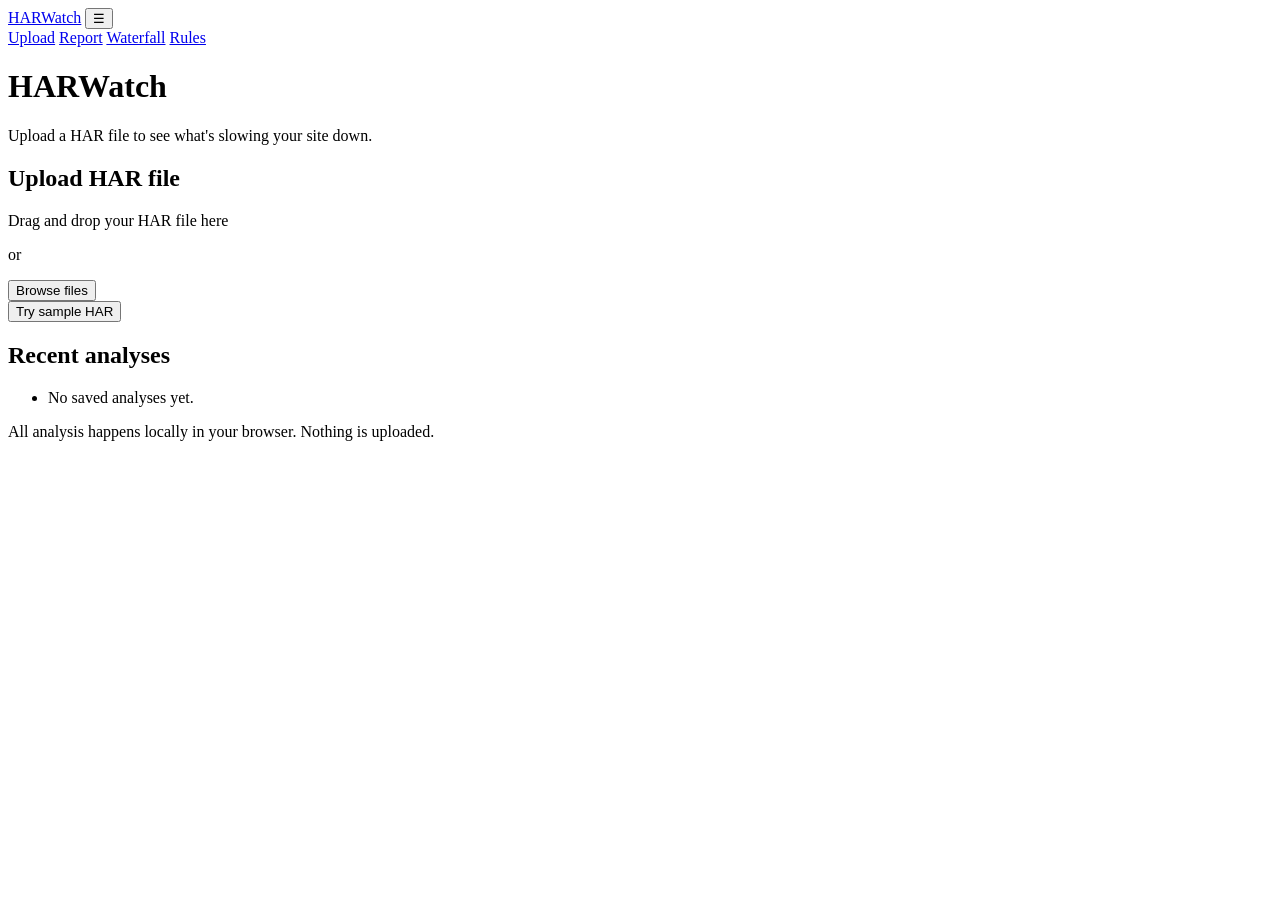
==== index.html @ 3a5ad457 "Add HTML structure for all pages" ====
<!DOCTYPE html>
<html lang="en">
<head>
  <meta charset="UTF-8">
  <meta name="viewport" content="width=device-width, initial-scale=1.0">
  <title>HARWatch — Upload</title>
  <link rel="stylesheet" href="css/base.css">
  <link rel="stylesheet" href="css/layout.css">
</head>
<body>
  <div class="app">

    <nav class="navbar">
      <div class="navbar__inner">
        <a href="index.html" class="navbar__brand">HARWatch</a>
        <button class="navbar__toggle" aria-label="Toggle menu">☰</button>
        <div class="navbar__links">
          <a href="index.html" class="active">Upload</a>
          <a href="report.html">Report</a>
          <a href="waterfall.html">Waterfall</a>
          <a href="rules.html">Rules</a>
        </div>
      </div>
    </nav>

    <main>
      <div class="container">

        <header>
          <h1>HARWatch</h1>
          <p class="text-muted">Upload a HAR file to see what's slowing your site down.</p>
        </header>

        <section aria-labelledby="upload-heading">
          <h2 id="upload-heading" class="sr-only">Upload HAR file</h2>

          <div id="drop-zone" class="drop-zone">
            <p>Drag and drop your HAR file here</p>
            <p class="text-muted">or</p>
            <button id="browse-btn" type="button">Browse files</button>
            <input id="file-input" type="file" accept=".har" hidden>
          </div>

          <div id="upload-error" class="upload-error" hidden></div>

          <div class="flex flex--between">
            <button id="sample-btn" type="button">Try sample HAR</button>
          </div>
        </section>

        <section aria-labelledby="history-heading">
          <h2 id="history-heading">Recent analyses</h2>
          <ul id="history-list" class="history-list">
            <!-- Populated by app.js from LocalStorage -->
            <li class="text-muted">No saved analyses yet.</li>
          </ul>
        </section>

      </div>
    </main>

    <footer class="container">
      <p class="text-muted">All analysis happens locally in your browser. Nothing is uploaded.</p>
    </footer>

  </div>

  <script src="js/storage.js"></script>
  <script src="js/parser.js"></script>
  <script src="js/app.js"></script>
</body>
</html>
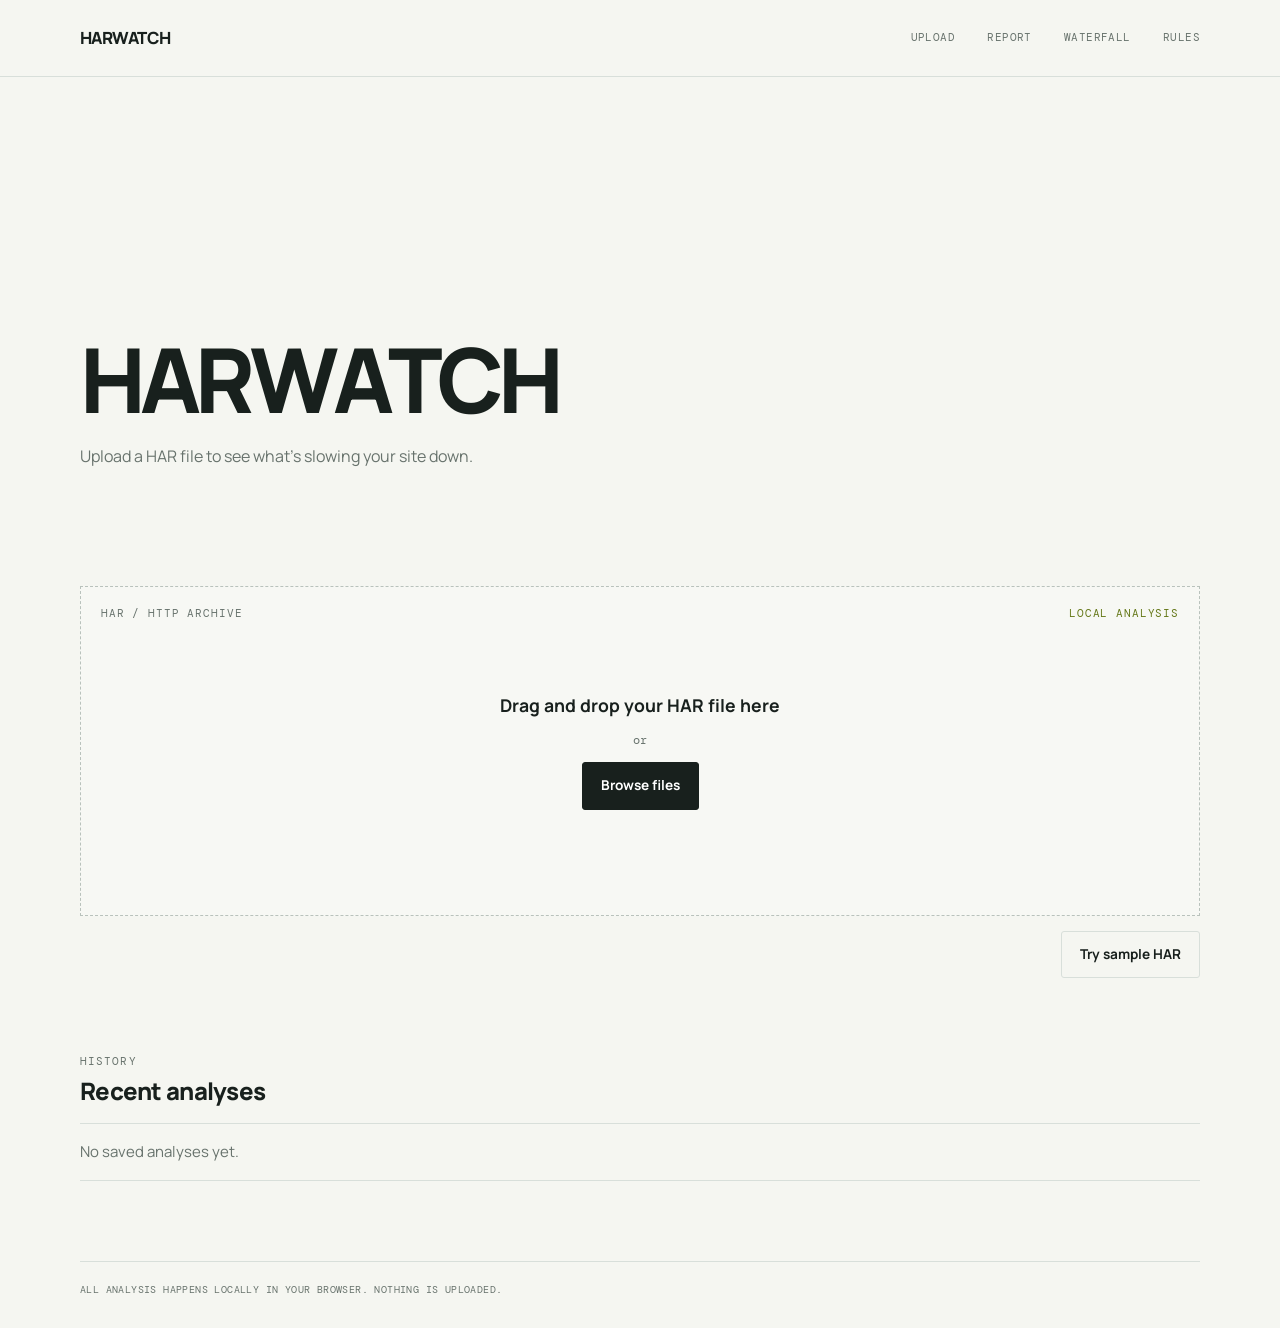
==== commit 8d3e0396: "Modified HTML structure and CSS pages" ====
--- a/index.html
+++ b/index.html
@@ -1,72 +1,240 @@
 <!DOCTYPE html>
 <html lang="en">
+
 <head>
-  <meta charset="UTF-8">
-  <meta name="viewport" content="width=device-width, initial-scale=1.0">
-  <title>HARWatch — Upload</title>
-  <link rel="stylesheet" href="css/base.css">
-  <link rel="stylesheet" href="css/layout.css">
+    <meta charset="UTF-8">
+    <meta name="viewport" content="width=device-width, initial-scale=1.0">
+
+    <title>HARWatch — Upload</title>
+
+    <link rel="stylesheet" href="css/base.css">
+    <link rel="stylesheet" href="css/layout.css">
+    <link rel="stylesheet" href="css/components.css">
 </head>
+
 <body>
-  <div class="app">
+
+<div class="app">
+
+    <!-- =========================
+         NAVBAR
+         ========================= -->
 
     <nav class="navbar">
-      <div class="navbar__inner">
-        <a href="index.html" class="navbar__brand">HARWatch</a>
-        <button class="navbar__toggle" aria-label="Toggle menu">☰</button>
-        <div class="navbar__links">
-          <a href="index.html" class="active">Upload</a>
-          <a href="report.html">Report</a>
-          <a href="waterfall.html">Waterfall</a>
-          <a href="rules.html">Rules</a>
+
+        <div class="navbar__inner">
+
+            <a href="index.html" class="navbar__brand">
+                HARWATCH
+            </a>
+
+            <button
+                class="navbar__toggle"
+                aria-label="Toggle menu">
+                ☰
+            </button>
+
+            <div class="navbar__links">
+
+                <a href="index.html" class="active">
+                    Upload
+                </a>
+
+                <a href="report.html">
+                    Report
+                </a>
+
+                <a href="waterfall.html">
+                    Waterfall
+                </a>
+
+                <a href="rules.html">
+                    Rules
+                </a>
+
+            </div>
+
         </div>
-      </div>
+
     </nav>
 
+
+    <!-- =========================
+         MAIN
+         ========================= -->
+
     <main>
-      <div class="container">
-
-        <header>
-          <h1>HARWatch</h1>
-          <p class="text-muted">Upload a HAR file to see what's slowing your site down.</p>
-        </header>
-
-        <section aria-labelledby="upload-heading">
-          <h2 id="upload-heading" class="sr-only">Upload HAR file</h2>
-
-          <div id="drop-zone" class="drop-zone">
-            <p>Drag and drop your HAR file here</p>
-            <p class="text-muted">or</p>
-            <button id="browse-btn" type="button">Browse files</button>
-            <input id="file-input" type="file" accept=".har" hidden>
-          </div>
-
-          <div id="upload-error" class="upload-error" hidden></div>
-
-          <div class="flex flex--between">
-            <button id="sample-btn" type="button">Try sample HAR</button>
-          </div>
-        </section>
-
-        <section aria-labelledby="history-heading">
-          <h2 id="history-heading">Recent analyses</h2>
-          <ul id="history-list" class="history-list">
-            <!-- Populated by app.js from LocalStorage -->
-            <li class="text-muted">No saved analyses yet.</li>
-          </ul>
-        </section>
-
-      </div>
+
+        <div class="container">
+
+            <!-- HERO -->
+
+            <header class="hero">
+
+                <div class="hero-title-wrap">
+
+                    <h1 id="hero-title"></h1>
+
+                    <span
+                        class="hero-scanner"
+                        aria-hidden="true">
+                    </span>
+
+                </div>
+
+
+                <p class="hero-description">
+                    Upload a HAR file to see what's slowing your site down.
+                </p>
+
+            </header>
+
+
+            <!-- =========================
+                 UPLOAD
+                 ========================= -->
+
+            <section
+                class="upload-section"
+                aria-labelledby="upload-heading">
+
+                <h2
+                    id="upload-heading"
+                    class="sr-only">
+                    Upload HAR file
+                </h2>
+
+
+                <div
+                    id="drop-zone"
+                    class="drop-zone">
+
+                    <div class="drop-zone__meta">
+
+                        <span>
+                            HAR / HTTP ARCHIVE
+                        </span>
+
+                        <span>
+                            LOCAL ANALYSIS
+                        </span>
+
+                    </div>
+
+
+                    <div class="drop-zone__content">
+
+                        <p class="drop-zone__title">
+                            Drag and drop your HAR file here
+                        </p>
+
+                        <p class="drop-zone__or">
+                            or
+                        </p>
+
+                        <button
+                            id="browse-btn"
+                            type="button">
+                            Browse files
+                        </button>
+
+                        <input
+                            id="file-input"
+                            type="file"
+                            accept=".har"
+                            hidden>
+
+                    </div>
+
+                </div>
+
+
+                <div
+                    id="upload-error"
+                    class="upload-error"
+                    hidden>
+                </div>
+
+
+                <div class="upload-actions">
+
+                    <button
+                        id="sample-btn"
+                        type="button">
+                        Try sample HAR
+                    </button>
+
+                </div>
+
+            </section>
+
+
+            <!-- =========================
+                 HISTORY
+                 ========================= -->
+
+            <section
+                class="history-section"
+                aria-labelledby="history-heading">
+
+                <div class="section-heading">
+
+                    <div>
+
+                        <span class="section-label">
+                            HISTORY
+                        </span>
+
+                        <h2 id="history-heading">
+                            Recent analyses
+                        </h2>
+
+                    </div>
+
+                </div>
+
+
+                <ul
+                    id="history-list"
+                    class="history-list">
+
+                    <li class="text-muted">
+                        No saved analyses yet.
+                    </li>
+
+                </ul>
+
+            </section>
+
+        </div>
+
     </main>
 
+
+    <!-- =========================
+         FOOTER
+         ========================= -->
+
     <footer class="container">
-      <p class="text-muted">All analysis happens locally in your browser. Nothing is uploaded.</p>
+
+        <p class="text-muted">
+            All analysis happens locally in your browser.
+            Nothing is uploaded.
+        </p>
+
     </footer>
 
-  </div>
-
-  <script src="js/storage.js"></script>
-  <script src="js/parser.js"></script>
-  <script src="js/app.js"></script>
+</div>
+
+
+<!-- =========================
+     JAVASCRIPT
+     ========================= -->
+
+<script src="js/storage.js"></script>
+<script src="js/parser.js"></script>
+<script src="js/app.js"></script>
+<script src="js/typing.js"></script>
+
 </body>
 </html>
--- a/css/base.css
+++ b/css/base.css
@@ -0,0 +1,278 @@
+
+@import url('https://fonts.googleapis.com/css2?family=DM+Mono:wght@400;500&family=Manrope:wght@400;500;600;700;800&display=swap');
+
+/* =========================================================
+   HARWatch — Base
+   ========================================================= */
+
+:root {
+    --ink: #18201d;
+    --ink-soft: #303b35;
+
+    --muted: #68736d;
+    --muted-light: #8a938e;
+
+    --line: #d8dfda;
+    --line-dark: #b9c3bd;
+
+    --paper: #f5f6f1;
+    --paper-dark: #eceee8;
+    --white: #ffffff;
+
+    --accent: #d7f26b;
+    --accent-dark: #657818;
+
+    --danger: #a43b32;
+    --danger-bg: #f5e8e5;
+
+    --warning: #9a701b;
+    --warning-bg: #f5efdd;
+
+    --success: #486b35;
+    --success-bg: #eaf0e4;
+
+    --max-width: 1120px;
+
+    --font-body:
+        'Manrope',
+        'Trebuchet MS',
+        sans-serif;
+
+    --font-mono:
+        'DM Mono',
+        'Courier New',
+        monospace;
+}
+
+/* =========================================================
+   Reset
+   ========================================================= */
+
+*,
+*::before,
+*::after {
+    box-sizing: border-box;
+}
+
+html {
+    min-height: 100%;
+}
+
+body {
+    min-height: 100vh;
+    margin: 0;
+
+    background: var(--paper);
+    color: var(--ink);
+
+    font-family: var(--font-body);
+    font-size: 15px;
+    line-height: 1.6;
+
+    -webkit-font-smoothing: antialiased;
+}
+
+button,
+input,
+select,
+textarea {
+    font: inherit;
+}
+
+button {
+    cursor: pointer;
+}
+
+a {
+    color: inherit;
+    text-decoration: none;
+}
+
+ul {
+    margin: 0;
+    padding: 0;
+}
+
+canvas {
+    display: block;
+    max-width: 100%;
+}
+
+/* =========================================================
+   Typography
+   ========================================================= */
+
+h1,
+h2,
+h3,
+h4 {
+    margin: 0;
+    color: var(--ink);
+
+    font-weight: 800;
+    line-height: 1.05;
+    letter-spacing: -0.04em;
+}
+
+h1 {
+    font-size: clamp(3rem, 7vw, 5.8rem);
+}
+
+h2 {
+    margin-bottom: 22px;
+    font-size: clamp(1.5rem, 3vw, 2.2rem);
+}
+
+h3 {
+    font-size: 1.05rem;
+}
+
+p {
+    margin-top: 0;
+}
+
+.text-muted {
+    color: var(--muted);
+}
+
+/* =========================================================
+   Accessibility
+   ========================================================= */
+
+.sr-only {
+    position: absolute;
+
+    width: 1px;
+    height: 1px;
+
+    padding: 0;
+    margin: -1px;
+
+    overflow: hidden;
+
+    clip: rect(0, 0, 0, 0);
+
+    white-space: nowrap;
+
+    border: 0;
+}
+
+/* =========================================================
+   Buttons
+   ========================================================= */
+
+button {
+    min-height: 42px;
+
+    padding: 10px 16px;
+
+    border: 1px solid var(--ink);
+    border-radius: 3px;
+
+    background: var(--ink);
+    color: var(--white);
+
+    font-size: 13px;
+    font-weight: 700;
+
+    transition:
+        background 160ms ease,
+        color 160ms ease,
+        transform 160ms ease;
+}
+
+button:hover {
+    background: var(--accent);
+    color: var(--ink);
+}
+
+button:active {
+    transform: translateY(1px);
+}
+
+button:focus-visible,
+a:focus-visible,
+input:focus-visible,
+select:focus-visible,
+textarea:focus-visible {
+    outline: 2px solid var(--accent-dark);
+    outline-offset: 3px;
+}
+
+/* =========================================================
+   Forms
+   ========================================================= */
+
+input,
+select,
+textarea {
+    width: 100%;
+
+    padding: 11px 12px;
+
+    border: 1px solid var(--line-dark);
+    border-radius: 3px;
+
+    background: var(--paper);
+    color: var(--ink);
+
+    outline: none;
+
+    transition: border-color 160ms ease;
+}
+
+input:hover,
+select:hover,
+textarea:hover {
+    border-color: var(--ink-soft);
+}
+
+input:focus,
+select:focus,
+textarea:focus {
+    border-color: var(--accent-dark);
+}
+
+textarea {
+    resize: vertical;
+}
+
+/* =========================================================
+   Utility
+   ========================================================= */
+
+.flex {
+    display: flex;
+    gap: 12px;
+}
+
+.flex--between {
+    align-items: center;
+    justify-content: space-between;
+}
+
+.flex--wrap {
+    flex-wrap: wrap;
+}
+
+.grid {
+    display: grid;
+}
+
+.grid--4 {
+    grid-template-columns: repeat(4, 1fr);
+    gap: 0;
+}
+
+/* =========================================================
+   Reduced motion
+   ========================================================= */
+
+@media (prefers-reduced-motion: reduce) {
+    *,
+    *::before,
+    *::after {
+        scroll-behavior: auto !important;
+        transition: none !important;
+    }
+}
--- a/css/layout.css
+++ b/css/layout.css
@@ -0,0 +1,259 @@
+
+/* =========================================================
+   HARWatch — Layout
+   ========================================================= */
+
+/* =========================================================
+   Application
+   ========================================================= */
+
+.app {
+    min-height: 100vh;
+
+    display: flex;
+    flex-direction: column;
+}
+
+/* =========================================================
+   Navigation
+   ========================================================= */
+
+.navbar {
+    border-bottom: 1px solid var(--line);
+    background: var(--paper);
+}
+
+.navbar__inner {
+    width: min(var(--max-width), calc(100% - 48px));
+    min-height: 76px;
+
+    margin: 0 auto;
+
+    display: flex;
+    align-items: center;
+    justify-content: space-between;
+}
+
+.navbar__brand {
+    position: relative;
+
+    color: var(--ink);
+
+    font-size: 1.1rem;
+    font-weight: 800;
+    letter-spacing: -0.04em;
+}
+
+.navbar__brand {
+    color: var(--ink);
+
+    font-size: 1.05rem;
+    font-weight: 800;
+    letter-spacing: -0.03em;
+}
+.navbar__links {
+    display: flex;
+    align-items: center;
+    gap: 4px;
+}
+
+.navbar__links a {
+    position: relative;
+
+    padding: 8px 11px;
+
+    color: var(--muted);
+
+    font-family: var(--font-mono);
+    font-size: 11px;
+    text-transform: uppercase;
+    letter-spacing: 0.04em;
+
+    transition: color 160ms ease;
+}
+
+.navbar__links a:hover {
+    color: var(--ink);
+}
+
+.navbar__links a.active {
+    color: var(--ink);
+}
+
+.navbar__links a.active::after {
+    content: '';
+
+    position: absolute;
+
+    left: 11px;
+    right: 11px;
+    bottom: 2px;
+
+    height: 3px;
+
+    background: var(--accent);
+}
+
+.navbar__toggle {
+    display: none;
+
+    min-height: 36px;
+    padding: 6px 10px;
+
+    background: transparent;
+    color: var(--ink);
+
+    border: 1px solid var(--line-dark);
+}
+
+/* =========================================================
+   Main
+   ========================================================= */
+
+main {
+    flex: 1;
+
+    padding: clamp(55px, 9vw, 105px) 0 80px;
+}
+
+.container {
+    width: min(var(--max-width), calc(100% - 48px));
+    margin: 0 auto;
+}
+
+main > .container > header {
+    margin-bottom: 55px;
+}
+
+main > .container > header h1 {
+    max-width: 800px;
+}
+
+main > .container > header p {
+    max-width: 520px;
+
+    margin-top: 18px;
+
+    color: var(--muted);
+
+    font-size: 1rem;
+}
+
+/* =========================================================
+   Sections
+   ========================================================= */
+
+main section {
+    margin-top: 70px;
+}
+
+main section:first-of-type {
+    margin-top: 0;
+}
+
+main section > h2:not(.sr-only) {
+    padding-bottom: 13px;
+
+    border-bottom: 1px solid var(--line);
+}
+
+/* =========================================================
+   Footer
+   ========================================================= */
+
+footer.container {
+    width: min(var(--max-width), calc(100% - 48px));
+
+    padding: 20px 0 30px;
+
+    border-top: 1px solid var(--line);
+}
+
+footer p {
+    margin: 0;
+
+    font-family: var(--font-mono);
+    font-size: 10px;
+    text-transform: uppercase;
+    letter-spacing: 0.04em;
+}
+
+/* =========================================================
+   Responsive
+   ========================================================= */
+
+@media (max-width: 760px) {
+    .navbar__inner {
+        min-height: 68px;
+    }
+
+    .navbar__toggle {
+        display: block;
+    }
+
+    .navbar__links {
+        display: none;
+
+        position: absolute;
+
+        top: 68px;
+        left: 0;
+        right: 0;
+
+        z-index: 50;
+
+        padding: 12px 24px;
+
+        flex-direction: column;
+        align-items: stretch;
+
+        background: var(--paper);
+
+        border-bottom: 1px solid var(--line);
+    }
+
+    .navbar__links.is-open {
+        display: flex;
+    }
+
+    .navbar__links a {
+        padding: 12px 8px;
+    }
+
+    .navbar__links a.active::after {
+        left: 8px;
+        right: auto;
+
+        width: 25px;
+    }
+
+    .grid--4 {
+        grid-template-columns: repeat(2, 1fr);
+    }
+}
+
+@media (max-width: 560px) {
+    .container,
+    .navbar__inner,
+    footer.container {
+        width: min(100% - 30px, var(--max-width));
+    }
+
+    main {
+        padding-top: 50px;
+    }
+
+    main > .container > header {
+        margin-bottom: 40px;
+    }
+
+    .grid--4 {
+        grid-template-columns: 1fr;
+    }
+
+    .flex--between {
+        align-items: flex-start;
+        flex-direction: column;
+    }
+}
+
--- a/css/components.css
+++ b/css/components.css
@@ -0,0 +1,772 @@
+
+.navbar__links {
+    display: flex;
+    align-items: center;
+    gap: 32px;
+}
+
+
+.navbar__links a {
+    position: relative;
+
+    display: inline-block;
+
+    color: var(--muted);
+
+    text-decoration: none;
+
+    padding: 4px 0;
+
+    transition: color 180ms ease;
+}
+
+
+
+.navbar__links a::after {
+    content: "";
+
+    position: absolute;
+
+    left: 0;
+    width: 100%;
+
+    right: auto;
+
+    bottom: -11px;
+
+    height: 3px;
+
+    background: var(--accent);
+
+    transform: scaleX(0);
+
+    transform-origin: center center;
+
+    transition:
+        transform 260ms cubic-bezier(0.4, 0, 0.2, 1);
+
+    pointer-events: none;
+}
+
+
+
+.navbar__links a:hover {
+    color: var(--ink);
+}
+
+.navbar__links a:hover::after {
+    transform: scaleX(1);
+}
+
+
+
+.navbar__links a.active {
+    color: var(--muted);
+}
+
+
+
+@media (max-width: 700px) {
+
+    .navbar__links {
+        gap: 20px;
+    }
+
+    .navbar__links a::after {
+        bottom: -8px;
+        height: 2px;
+    }
+}
+
+
+
+.hero {
+    position: relative;
+
+    padding: 150px 0 45px;
+
+    overflow: visible;
+}
+
+
+.hero-title-wrap {
+    position: relative;
+
+    display: inline-block;
+
+    width: max-content;
+
+    overflow: visible;
+}
+
+
+#hero-title {
+    position: relative;
+
+    display: inline-block;
+
+    margin: 0;
+
+    color: var(--ink);
+
+    text-transform: uppercase;
+
+    letter-spacing: -0.065em;
+
+    z-index: 1;
+}
+
+
+
+.hero-letter {
+    display: inline-block;
+
+    position: relative;
+
+    color: var(--ink);
+
+    transform: none;
+
+    text-shadow: none;
+
+    transition: none;
+}
+
+
+.hero-letter.scanned {
+    color: var(--ink);
+
+    transform: none;
+
+    text-shadow: none;
+}
+
+
+
+#hero-title.typing::after {
+    content: "";
+
+    display: inline-block;
+
+    width: 5px;
+
+    height: 0.75em;
+
+    margin-left: 8px;
+
+    vertical-align: -0.04em;
+
+    background: var(--accent-dark);
+
+    animation:
+        harwatch-cursor
+        0.7s
+        steps(1)
+        infinite;
+}
+
+
+@keyframes harwatch-cursor {
+
+    0%,
+    49% {
+        opacity: 1;
+    }
+
+    50%,
+    100% {
+        opacity: 0;
+    }
+}
+
+
+.hero-scanner {
+    position: absolute;
+
+    width: 90px;
+    height: 90px;
+
+    border: 5px solid var(--accent-dark);
+
+    border-radius: 50%;
+
+    background:
+        rgba(215, 242, 107, 0.10);
+
+    box-shadow:
+        0 0 0 2px var(--paper),
+        0 0 0 5px var(--accent-dark),
+        0 8px 20px rgba(0, 0, 0, 0.12);
+
+    transform:
+        translate(-50%, -50%);
+
+    z-index: 20;
+
+    pointer-events: none;
+
+    opacity: 0;
+
+    transition:
+        left 500ms cubic-bezier(0.4, 0, 0.2, 1),
+        top 500ms cubic-bezier(0.4, 0, 0.2, 1),
+        opacity 250ms ease;
+}
+
+
+
+.hero-scanner::before {
+    content: "";
+
+    position: absolute;
+
+    top: 12px;
+    left: 17px;
+
+    width: 27px;
+    height: 12px;
+
+    border-radius: 50%;
+
+    background:
+        rgba(255, 255, 255, 0.85);
+
+    transform:
+        rotate(-35deg);
+
+    pointer-events: none;
+}
+
+
+
+.hero-scanner::after {
+    content: "";
+
+    position: absolute;
+
+    width: 44px;
+    height: 9px;
+
+    right: -35px;
+    bottom: -21px;
+
+    background:
+        var(--accent-dark);
+
+    border-radius: 6px;
+
+    transform:
+        rotate(45deg);
+
+    transform-origin:
+        left center;
+
+    box-shadow:
+        0 2px 5px rgba(0, 0, 0, 0.20);
+
+    pointer-events: none;
+}
+
+
+
+.scanner-letter {
+    position: absolute;
+
+    inset: 0;
+
+    display: flex;
+
+    align-items: center;
+    justify-content: center;
+
+    color: var(--accent-dark);
+
+    font-size: 5rem;
+
+    font-weight: 800;
+
+    line-height: 1;
+
+    letter-spacing: -0.08em;
+
+    transform:
+        scale(1.18);
+
+    pointer-events: none;
+}
+
+
+
+.hero-description {
+    max-width: 430px;
+
+    margin-top: 25px;
+
+    color: var(--muted);
+
+    font-size: 1rem;
+
+    line-height: 1.6;
+}
+
+
+.upload-section {
+    margin-top: 25px;
+}
+
+
+
+.drop-zone {
+    position: relative;
+
+    min-height: 330px;
+
+    display: flex;
+
+    align-items: center;
+    justify-content: center;
+
+    border:
+        1px dashed #b9c2bc;
+
+    background:
+        rgba(255, 255, 255, 0.18);
+
+    transition:
+        border-color 180ms ease,
+        background 180ms ease;
+}
+
+
+.drop-zone:hover {
+    border-color:
+        var(--accent-dark);
+
+    background:
+        rgba(215, 242, 107, 0.06);
+}
+
+
+.drop-zone.drag-over {
+    border-color:
+        var(--accent-dark);
+
+    background:
+        rgba(215, 242, 107, 0.14);
+}
+
+
+
+.drop-zone__meta {
+    position: absolute;
+
+    top: 18px;
+    left: 20px;
+    right: 20px;
+
+    display: flex;
+
+    justify-content: space-between;
+
+    color: var(--muted);
+
+    font-family:
+        "DM Mono",
+        monospace;
+
+    font-size: 0.67rem;
+
+    letter-spacing: 0.08em;
+}
+
+
+.drop-zone__meta span:last-child {
+    color:
+        var(--accent-dark);
+}
+
+
+
+.drop-zone__content {
+    display: flex;
+
+    flex-direction: column;
+
+    align-items: center;
+
+    text-align: center;
+}
+
+
+.drop-zone__title {
+    margin: 0;
+
+    color:
+        var(--ink);
+
+    font-size: 1.1rem;
+
+    font-weight: 700;
+}
+
+
+.drop-zone__or {
+    margin:
+        12px 0;
+
+    color:
+        var(--muted);
+
+    font-family:
+        "DM Mono",
+        monospace;
+
+    font-size:
+        0.75rem;
+}
+
+
+
+button {
+    border:
+        1px solid var(--ink);
+
+    border-radius:
+        3px;
+
+    padding:
+        12px 18px;
+
+    background:
+        var(--ink);
+
+    color:
+        #ffffff;
+
+    font-family:
+        inherit;
+
+    font-size:
+        0.85rem;
+
+    font-weight:
+        700;
+
+    cursor:
+        pointer;
+
+    transition:
+        background 160ms ease,
+        transform 160ms ease;
+}
+
+
+button:hover {
+    background:
+        #34423b;
+
+    transform:
+        translateY(-1px);
+}
+
+
+button:active {
+    transform:
+        translateY(0);
+}
+
+
+button:focus-visible {
+    outline:
+        2px solid var(--accent-dark);
+
+    outline-offset:
+        3px;
+}
+
+
+
+.upload-actions {
+    display:
+        flex;
+
+    justify-content:
+        flex-end;
+
+    margin-top:
+        15px;
+}
+
+
+#sample-btn {
+    background:
+        transparent;
+
+    color:
+        var(--ink);
+
+    border-color:
+        var(--line);
+}
+
+
+#sample-btn:hover {
+    border-color:
+        var(--ink);
+
+    background:
+        transparent;
+}
+
+
+
+.upload-error {
+    margin-top:
+        15px;
+
+    padding:
+        12px 15px;
+
+    border-left:
+        3px solid #a63d40;
+
+    background:
+        #f7e9e9;
+
+    color:
+        #7e292c;
+
+    font-size:
+        0.85rem;
+}
+
+
+
+.history-section {
+    margin-top:
+        75px;
+}
+
+
+.section-heading {
+    display:
+        flex;
+
+    justify-content:
+        space-between;
+
+    margin-bottom:
+        20px;
+}
+
+
+.section-label {
+    display:
+        block;
+
+    margin-bottom:
+        7px;
+
+    color:
+        var(--muted);
+
+    font-family:
+        "DM Mono",
+        monospace;
+
+    font-size:
+        0.68rem;
+
+    letter-spacing:
+        0.1em;
+}
+
+
+.history-section h2 {
+    margin:
+        0;
+
+    color:
+        var(--ink);
+
+    font-size:
+        1.5rem;
+
+    letter-spacing:
+        -0.03em;
+}
+
+
+.history-list {
+    margin:
+        0;
+
+    padding:
+        0;
+
+    list-style:
+        none;
+
+    border-top:
+        1px solid var(--line);
+}
+
+
+.history-list li {
+    padding:
+        16px 0;
+
+    border-bottom:
+        1px solid var(--line);
+}
+
+
+
+button:focus-visible,
+a:focus-visible,
+input:focus-visible,
+select:focus-visible,
+textarea:focus-visible {
+    outline:
+        2px solid var(--accent-dark);
+
+    outline-offset:
+        3px;
+}
+
+
+@media (max-width: 700px) {
+
+    .navbar__links {
+        gap: 20px;
+    }
+
+
+    .navbar__links a::after {
+        bottom: -8px;
+
+        height: 2px;
+    }
+
+
+    .hero {
+        padding-top:
+            80px;
+
+        padding-bottom:
+            35px;
+    }
+
+
+    #hero-title {
+        letter-spacing:
+            -0.055em;
+    }
+
+
+    .hero-scanner {
+        width:
+            60px;
+
+        height:
+            60px;
+
+        border-width:
+            4px;
+    }
+
+
+    .hero-scanner::before {
+        top:
+            8px;
+
+        left:
+            11px;
+
+        width:
+            18px;
+
+        height:
+            8px;
+    }
+
+
+    .hero-scanner::after {
+        width:
+            29px;
+
+        height:
+            6px;
+
+        right:
+            -23px;
+
+        bottom:
+            -14px;
+    }
+
+
+    .scanner-letter {
+        font-size:
+            3.5rem;
+    }
+
+
+    .drop-zone {
+        min-height:
+            280px;
+
+        padding:
+            30px 20px;
+    }
+
+
+    .drop-zone__meta {
+        font-size:
+            0.58rem;
+    }
+
+
+    .drop-zone__title {
+        font-size:
+            0.95rem;
+    }
+
+
+    .upload-actions {
+        justify-content:
+            flex-start;
+    }
+}
+
+
+
+@media (prefers-reduced-motion: reduce) {
+
+    .hero-scanner {
+        transition:
+            none;
+
+        opacity:
+            0;
+    }
+
+
+    #hero-title.typing::after {
+        animation:
+            none;
+
+        opacity:
+            1;
+    }
+
+
+    button {
+        transition:
+            none;
+    }
+}
+.drop-zone.dragging {
+    border-color: var(--accent-dark);
+    background: #eef3df;
+}
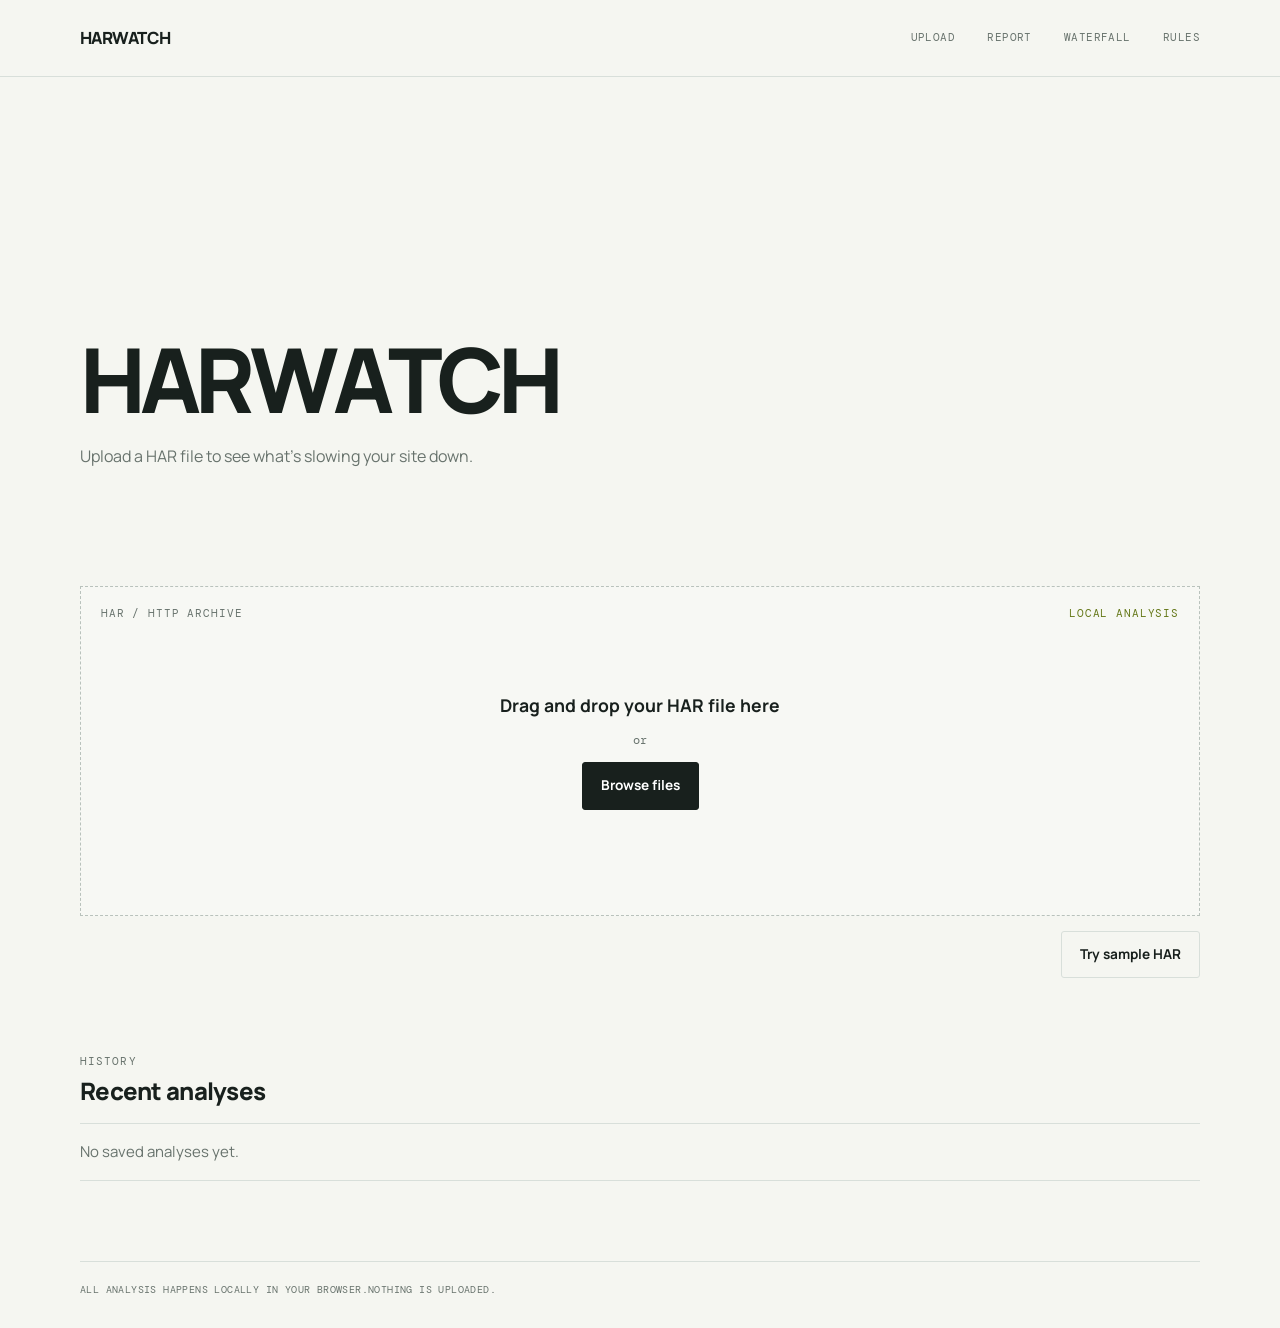
==== commit a23c84c2: "Modified HTML and JS" ====
--- a/index.html
+++ b/index.html
@@ -15,59 +15,30 @@
 <body>
 
 <div class="app">
-
-    <!-- =========================
-         NAVBAR
-         ========================= -->
-
     <nav class="navbar">
 
         <div class="navbar__inner">
 
-            <a href="index.html" class="navbar__brand">
-                HARWATCH
-            </a>
+            <a href="index.html" class="navbar__brand">HARWATCH</a>
 
-            <button
-                class="navbar__toggle"
-                aria-label="Toggle menu">
-                ☰
-            </button>
+            <button class="navbar__toggle" aria-label="Toggle menu">☰</button>
 
             <div class="navbar__links">
 
-                <a href="index.html" class="active">
-                    Upload
-                </a>
+                <a href="index.html" class="active">Upload</a>
 
-                <a href="report.html">
-                    Report
-                </a>
+                <a href="report.html">Report</a>
 
-                <a href="waterfall.html">
-                    Waterfall
-                </a>
+                <a href="waterfall.html">Waterfall</a>
 
-                <a href="rules.html">
-                    Rules
-                </a>
-
+                <a href="rules.html">Rules</a>
             </div>
-
         </div>
-
     </nav>
-
-
-    <!-- =========================
-         MAIN
-         ========================= -->
 
     <main>
 
         <div class="container">
-
-            <!-- HERO -->
 
             <header class="hero">
 
@@ -75,93 +46,53 @@
 
                     <h1 id="hero-title"></h1>
 
-                    <span
-                        class="hero-scanner"
-                        aria-hidden="true">
-                    </span>
-
+                    <span class="hero-scanner" aria-hidden="true"></span>
                 </div>
 
 
-                <p class="hero-description">
-                    Upload a HAR file to see what's slowing your site down.
-                </p>
+                <p class="hero-description">Upload a HAR file to see what's slowing your site down.</p>
 
             </header>
 
 
-            <!-- =========================
-                 UPLOAD
-                 ========================= -->
+            <section class="upload-section" aria-labelledby="upload-heading">
 
-            <section
-                class="upload-section"
-                aria-labelledby="upload-heading">
-
-                <h2
-                    id="upload-heading"
-                    class="sr-only">
-                    Upload HAR file
-                </h2>
+                <h2 id="upload-heading" class="sr-only">Upload HAR file</h2>
 
 
-                <div
-                    id="drop-zone"
-                    class="drop-zone">
+                <div id="drop-zone" class="drop-zone">
 
                     <div class="drop-zone__meta">
 
-                        <span>
-                            HAR / HTTP ARCHIVE
-                        </span>
+                        <span>HAR / HTTP ARCHIVE</span>
 
-                        <span>
-                            LOCAL ANALYSIS
-                        </span>
+                        <span>LOCAL ANALYSIS</span>
 
                     </div>
 
 
                     <div class="drop-zone__content">
 
-                        <p class="drop-zone__title">
-                            Drag and drop your HAR file here
-                        </p>
+                        <p class="drop-zone__title">Drag and drop your HAR file here</p>
 
-                        <p class="drop-zone__or">
-                            or
-                        </p>
+                        <p class="drop-zone__or">or</p>
 
-                        <button
-                            id="browse-btn"
-                            type="button">
-                            Browse files
-                        </button>
+                        <button id="browse-btn" type="button">Browse files</button>
 
-                        <input
-                            id="file-input"
-                            type="file"
-                            accept=".har"
-                            hidden>
+                        <input id="file-input" type="file" accept=".har" hidden>
 
                     </div>
 
                 </div>
 
 
-                <div
-                    id="upload-error"
-                    class="upload-error"
-                    hidden>
+                <div id="upload-error" class="upload-error" hidden>
                 </div>
 
 
                 <div class="upload-actions">
 
-                    <button
-                        id="sample-btn"
-                        type="button">
-                        Try sample HAR
+                    <button id="sample-btn" type="button">Try sample HAR
                     </button>
 
                 </div>
@@ -169,38 +100,24 @@
             </section>
 
 
-            <!-- =========================
-                 HISTORY
-                 ========================= -->
-
-            <section
-                class="history-section"
-                aria-labelledby="history-heading">
+            <section class="history-section" aria-labelledby="history-heading">
 
                 <div class="section-heading">
 
                     <div>
 
-                        <span class="section-label">
-                            HISTORY
-                        </span>
+                        <span class="section-label">HISTORY</span>
 
-                        <h2 id="history-heading">
-                            Recent analyses
-                        </h2>
+                        <h2 id="history-heading">Recent analyses</h2>
 
                     </div>
 
                 </div>
 
 
-                <ul
-                    id="history-list"
-                    class="history-list">
+                <ul id="history-list" class="history-list">
 
-                    <li class="text-muted">
-                        No saved analyses yet.
-                    </li>
+                    <li class="text-muted">No saved analyses yet.</li>
 
                 </ul>
 
@@ -210,29 +127,20 @@
 
     </main>
 
-
-    <!-- =========================
-         FOOTER
-         ========================= -->
-
     <footer class="container">
 
-        <p class="text-muted">
-            All analysis happens locally in your browser.
-            Nothing is uploaded.
-        </p>
+        <p class="text-muted">All analysis happens locally in your browser.Nothing is uploaded.</p>
 
     </footer>
 
 </div>
 
 
-<!-- =========================
-     JAVASCRIPT
-     ========================= -->
 
 <script src="js/storage.js"></script>
 <script src="js/parser.js"></script>
+<script src="js/rules.js"></script>
+<script src="js/analyzer.js"></script>
 <script src="js/app.js"></script>
 <script src="js/typing.js"></script>
 
--- a/css/base.css
+++ b/css/base.css
@@ -1,9 +1,5 @@
 
 @import url('https://fonts.googleapis.com/css2?family=DM+Mono:wght@400;500&family=Manrope:wght@400;500;600;700;800&display=swap');
-
-/* =========================================================
-   HARWatch — Base
-   ========================================================= */
 
 :root {
     --ink: #18201d;
@@ -44,9 +40,7 @@
         monospace;
 }
 
-/* =========================================================
-   Reset
-   ========================================================= */
+
 
 *,
 *::before,
@@ -98,9 +92,6 @@
     max-width: 100%;
 }
 
-/* =========================================================
-   Typography
-   ========================================================= */
 
 h1,
 h2,
@@ -135,9 +126,6 @@
     color: var(--muted);
 }
 
-/* =========================================================
-   Accessibility
-   ========================================================= */
 
 .sr-only {
     position: absolute;
@@ -157,9 +145,6 @@
     border: 0;
 }
 
-/* =========================================================
-   Buttons
-   ========================================================= */
 
 button {
     min-height: 42px;
@@ -199,9 +184,6 @@
     outline-offset: 3px;
 }
 
-/* =========================================================
-   Forms
-   ========================================================= */
 
 input,
 select,
@@ -237,9 +219,6 @@
     resize: vertical;
 }
 
-/* =========================================================
-   Utility
-   ========================================================= */
 
 .flex {
     display: flex;
@@ -264,9 +243,6 @@
     gap: 0;
 }
 
-/* =========================================================
-   Reduced motion
-   ========================================================= */
 
 @media (prefers-reduced-motion: reduce) {
     *,
--- a/css/layout.css
+++ b/css/layout.css
@@ -1,12 +1,3 @@
-
-/* =========================================================
-   HARWatch — Layout
-   ========================================================= */
-
-/* =========================================================
-   Application
-   ========================================================= */
-
 .app {
     min-height: 100vh;
 
@@ -14,9 +5,7 @@
     flex-direction: column;
 }
 
-/* =========================================================
-   Navigation
-   ========================================================= */
+
 
 .navbar {
     border-bottom: 1px solid var(--line);
@@ -106,9 +95,6 @@
     border: 1px solid var(--line-dark);
 }
 
-/* =========================================================
-   Main
-   ========================================================= */
 
 main {
     flex: 1;
@@ -139,9 +125,6 @@
     font-size: 1rem;
 }
 
-/* =========================================================
-   Sections
-   ========================================================= */
 
 main section {
     margin-top: 70px;
@@ -157,9 +140,6 @@
     border-bottom: 1px solid var(--line);
 }
 
-/* =========================================================
-   Footer
-   ========================================================= */
 
 footer.container {
     width: min(var(--max-width), calc(100% - 48px));
@@ -178,9 +158,6 @@
     letter-spacing: 0.04em;
 }
 
-/* =========================================================
-   Responsive
-   ========================================================= */
 
 @media (max-width: 760px) {
     .navbar__inner {
